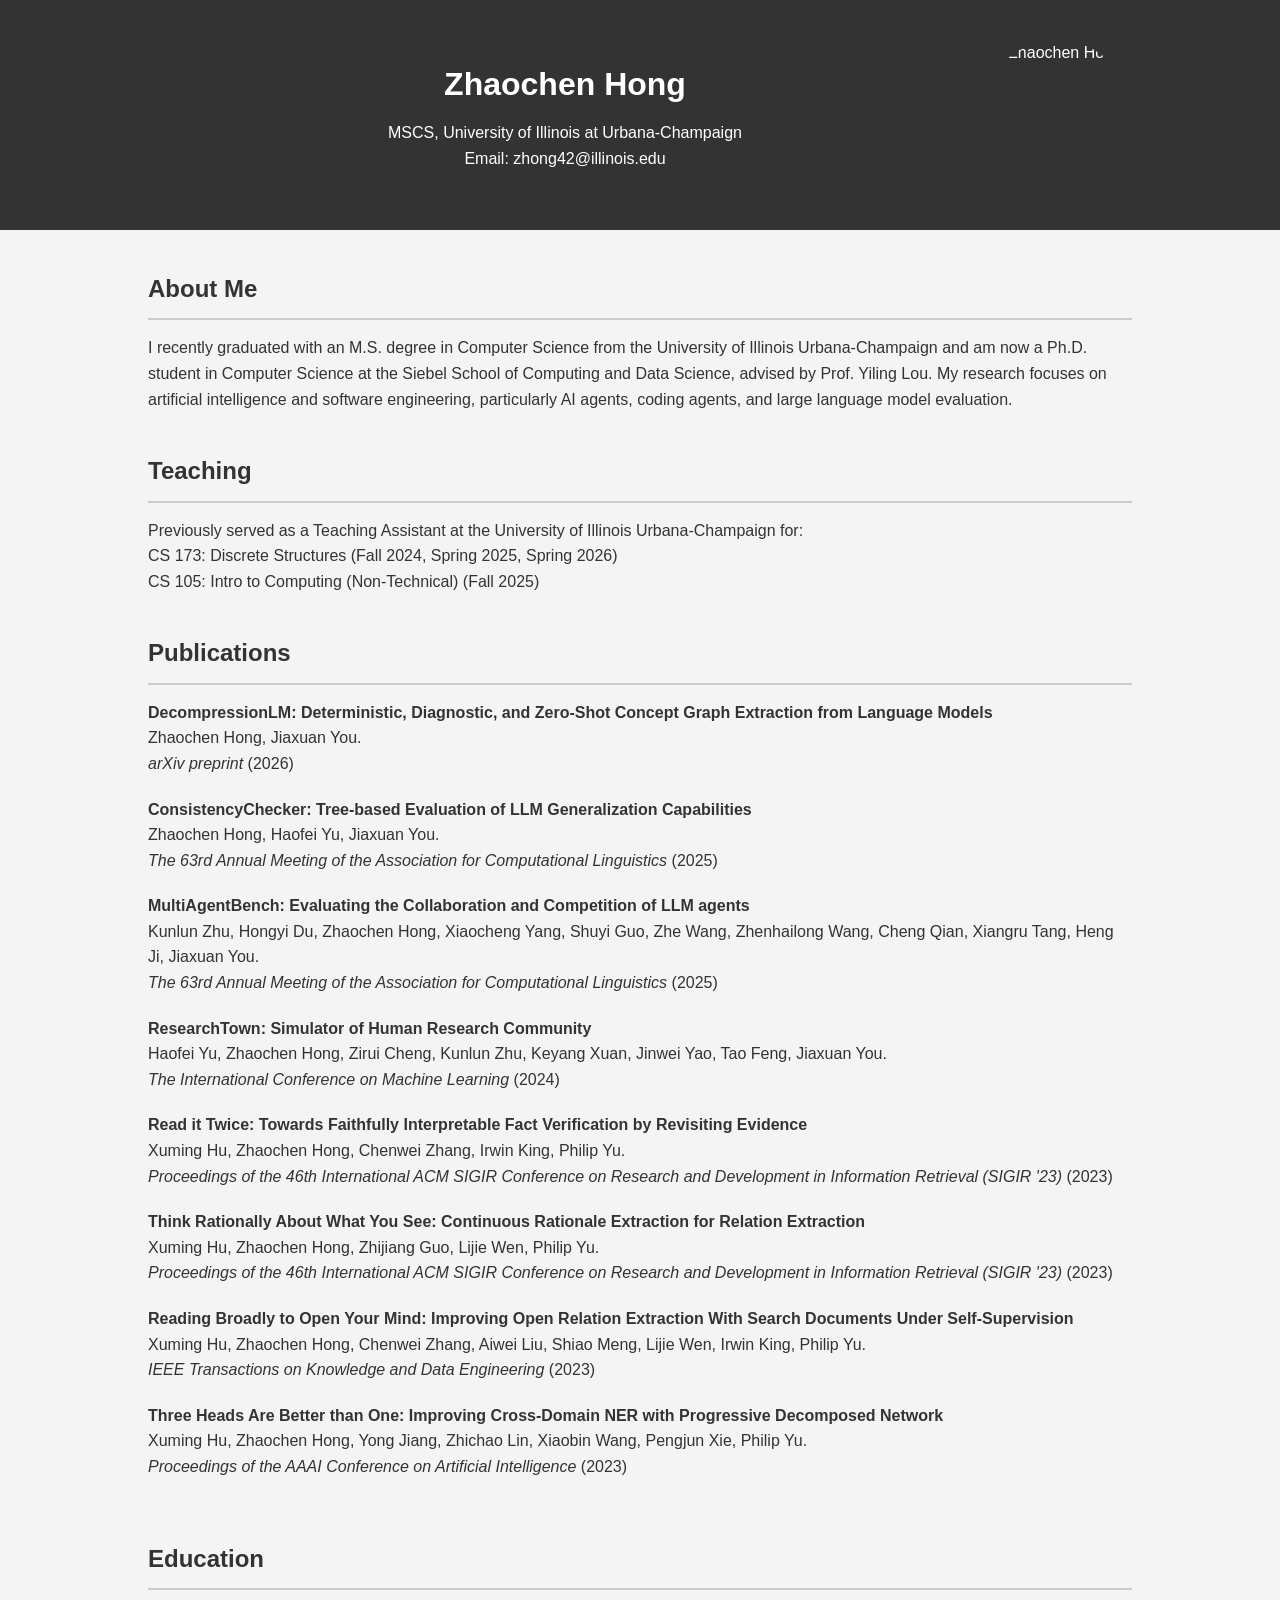
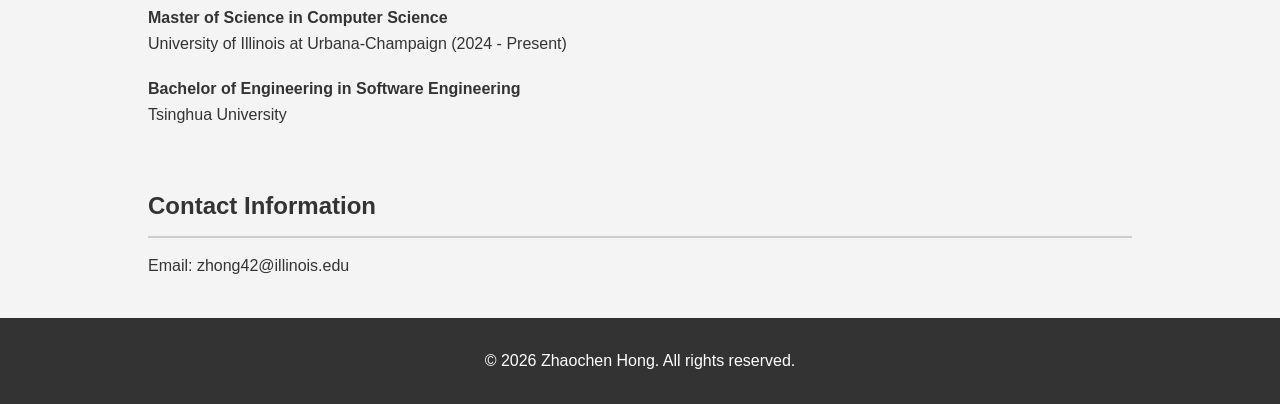
==== index.html @ 30d8c1b4 "Revise CV content and update academic details Updated the CV to reflect current academic status and " ====
<!DOCTYPE html>
<html lang="en">
<head>
    <meta charset="UTF-8">
    <meta name="viewport" content="width=device-width, initial-scale=1.0">
    <title>Zhaochen Hong - CV</title>
    <link rel="stylesheet" href="styles.css">
</head>
<body>
    <header>
        <div class="container">
            <div class="header-content" style="display: flex; align-items: center;">
                <div style="flex: 1;">
                    <h1>Zhaochen Hong</h1>
                    <p>MSCS, University of Illinois at Urbana-Champaign</p>
                    <p>Email: <a href="mailto:zhong42@illinois.edu" style="color:#ffffff">zhong42@illinois.edu</a></p>
                </div>
                <img src="https://avatars.githubusercontent.com/u/73690408?v=4" alt="Zhaochen Hong" class="avatar" style="width: 150px; height: 150px;">
            </div>        
        </div>
    </header>

    <main>
        <section id="about">
            <div class="container">
                <h2>About Me</h2>
                <p>I recently graduated with an M.S. degree in Computer Science from the University of Illinois Urbana-Champaign and am now a Ph.D. student in Computer Science at the Siebel School of Computing and Data Science, advised by Prof. Yiling Lou. My research focuses on artificial intelligence and software engineering, particularly AI agents, coding agents, and large language model evaluation.</p>
            </div>
        </section>
        
        <section id="teaching">
            <div class="container">
                <h2>Teaching</h2>
                <p>Previously served as a Teaching Assistant at the University of Illinois Urbana-Champaign for:</p>
                <p>CS 173: Discrete Structures (Fall 2024, Spring 2025, Spring 2026)</p>
                <p>CS 105: Intro to Computing (Non-Technical) (Fall 2025)</p>
            </div>
        </section>

        <section id="publications">
            <div class="container">
                <h2>Publications</h2>
                <ul>
                    <li>
                        <strong><a href="https://arxiv.org/abs/2602.00377" target="_blank">DecompressionLM: Deterministic, Diagnostic, and Zero-Shot Concept Graph Extraction from Language Models</a></strong><br>
                        Zhaochen Hong, Jiaxuan You.<br>
                        <em>arXiv preprint</em> (2026)
                    </li>
                    <li>
                        <strong><a href="https://arxiv.org/abs/2506.12376" target="_blank">ConsistencyChecker: Tree-based Evaluation of LLM Generalization Capabilities</a></strong><br>
                        Zhaochen Hong, Haofei Yu, Jiaxuan You.<br>
                        <em>The 63rd Annual Meeting of the Association for Computational Linguistics</em> (2025)
                    </li>
                    <li>
                        <strong><a href="https://openreview.net/pdf?id=1QHZt6Z7VI" target="_blank">MultiAgentBench: Evaluating the Collaboration and Competition of LLM agents</a></strong><br>
                        Kunlun Zhu, Hongyi Du, Zhaochen Hong, Xiaocheng Yang, Shuyi Guo, Zhe Wang, Zhenhailong Wang, Cheng Qian, Xiangru Tang, Heng Ji, Jiaxuan You.<br>
                        <em>The 63rd Annual Meeting of the Association for Computational Linguistics</em> (2025)
                    </li>
                    <li>
                        <strong><a href="https://arxiv.org/abs/2412.17767" target="_blank">ResearchTown: Simulator of Human Research Community</a></strong><br>
                        Haofei Yu, Zhaochen Hong, Zirui Cheng, Kunlun Zhu, Keyang Xuan, Jinwei Yao, Tao Feng, Jiaxuan You.<br>
                        <em>The International Conference on Machine Learning</em> (2024)
                    </li>
                    <li>
                        <strong><a href="https://dl.acm.org/doi/abs/10.1145/3539618.3592049" target="_blank">Read it Twice: Towards Faithfully Interpretable Fact Verification by Revisiting Evidence</a></strong><br>
                        Xuming Hu, Zhaochen Hong, Chenwei Zhang, Irwin King, Philip Yu.<br>
                        <em>Proceedings of the 46th International ACM SIGIR Conference on Research and Development in Information Retrieval (SIGIR '23)</em> (2023)
                    </li>
                    <li>
                        <strong><a href="https://dl.acm.org/doi/abs/10.1145/3539618.3592072" target="_blank">Think Rationally About What You See: Continuous Rationale Extraction for Relation Extraction</a></strong><br>
                        Xuming Hu, Zhaochen Hong, Zhijiang Guo, Lijie Wen, Philip Yu.<br>
                        <em>Proceedings of the 46th International ACM SIGIR Conference on Research and Development in Information Retrieval (SIGIR '23)</em> (2023)
                    </li>
                    <li>
                        <strong><a href="https://ieeexplore.ieee.org/abstract/document/10255305" target="_blank">Reading Broadly to Open Your Mind: Improving Open Relation Extraction With Search Documents Under Self-Supervision</a></strong><br>
                        Xuming Hu, Zhaochen Hong, Chenwei Zhang, Aiwei Liu, Shiao Meng, Lijie Wen, Irwin King, Philip Yu.<br>
                        <em>IEEE Transactions on Knowledge and Data Engineering</em> (2023)
                    </li>
                    <li>
                        <strong><a href="https://ojs.aaai.org/index.php/AAAI/article/view/29785" target="_blank">Three Heads Are Better than One: Improving Cross-Domain NER with Progressive Decomposed Network</a></strong><br>
                        Xuming Hu, Zhaochen Hong, Yong Jiang, Zhichao Lin, Xiaobin Wang, Pengjun Xie, Philip Yu.<br>
                        <em>Proceedings of the AAAI Conference on Artificial Intelligence</em> (2023)
                    </li>
                </ul>
            </div>
        </section>

        <section id="education">
            <div class="container">
                <h2>Education</h2>
                <ul>
                    <li>
                        <strong>Master of Science in Computer Science</strong><br>
                        University of Illinois at Urbana-Champaign (2024 - Present)
                    </li>
                    <li>
                        <strong>Bachelor of Engineering in Software Engineering</strong><br>
                        Tsinghua University
                    </li>
                </ul>
            </div>
        </section>

        <section id="contact">
            <div class="container">
                <h2>Contact Information</h2>
                <p>Email: <a href="mailto:zhong42@illinois.edu">zhong42@illinois.edu</a></p>
            </div>
        </section>
    </main>

    <footer>
        <div class="container">
            <p>&copy; 2026 Zhaochen Hong. All rights reserved.</p>
        </div>
    </footer>
</body>
</html>

<!--
artist: https://wjluzhin-1.livejournal.com/57705.html
.________________________________________________________________.
| ______________  ____      ____  ______________  ____      ____ |
| 88888888888888  8888      8888  88888888888888  8888      8888 |
| 88888888888888  8888      8888  88888888888888  8888      8888 |
|           ____  8888      8888  8888      8888  8888      8888 |
|           8888  888F      8888  888F      8888  888F      8888 |
|        _,d888F  88P    _,d888F  88P    _,d888F  88P    _,d888F_!
| 888888888888P   P' d88888888P   P' d88888888P   P' d8888P^'     "",
| 888888888P^'     .d888888P^'     .d888888P^'     .d888P'           Y^\_
|      ____   ____              __   ____              /      ,'     | | \
|   .d88888   8888          .od888   8888             /     ,/ ,/ ,  |    \
|  d8888888   8888        .d888888   8888           ,'  _ ,'/,'/-'|       |
| J888P'      8888        8888P'     8888        _,'   / / /;,,_  | | ,   |
| 8888_____   8888       J888F       8888       __,'   L/  . (*)` |||^|\  |
| 888888888   8888       8888        8888      __,-'   |    `==='/// ,, |||
| 888888888   8888       4888L       8888      __,-'   |            (*) |||
| 8888        4888b.___   8888b.__   4888b.___ __,-' _/          r,  "",|||
| 8888         Y8888888   `Y88Y888    Y8888888  __,r'/  \             /|| |
| 8888          `^Y8888     `^Y888     `^Y8888____/,'    \    --,   ,'  |
|___________________________________________,'   |/       `.      ,T
                                          ,' .--, \       / `._,r|||
                                         / ,'    `.\     /\  |  \_ '   =W.L.=
                                         >'        \`.  ( / /  ,' "-,
                                        /          J  \  /,' ,'      `\
                                       /            \.o\/' ,'          L_
       .-,    .-,                     /   \          \`.o,'             /
      ( n )  ( n )                   |     `.\        \_y======,_       `-,_
  _..-=^"<_   \H/__                  |    _.-"\         """"""---""----...._\__
 /  /      `"=="=='\                 /         \                            `\ `,
|  |  _  _          \_              |          /\              __,--'        /   `,
\  \_/ \ \`-._____,-'L""--,,__      |         ///`._    __,--""     ____    /-,   |
 `-=|  |  `._        I     :  """=r=!,,___    LLLL/ "7"7""""""""""""--._""""  |JJJJ
    /  /     '--.____F     :      :     : """i--,,,__\ \       __       "-.___////
   /  /    _______  J--,,,,___    '     :    :   :   :"":--...| _"T_r-,    \ (/^^
  (  (__.-<    ||_\/""""""------======zzzzz,,,,,_____'  '  ' '|| || L |=r-.|
   """  \_/    \/                   |               """""T~r==||_||_L |_L  \
                                    \    / /             | |  |.  | L_| L__J
                                     |  / /              | |  |   `--.____ |
                                     /      _,,,,,_______/ /  |.   . oo o ||
                                    /    ,-'_.---/  ,-----'   \_,,,,_  o8 //
                                    |   / ,'    |  f             ____`-._//
                                     \_/ /      \_ t      __,--""    """""====,,,__
                                       \/         """===="



    .__________________________________________________________________.
    |                                                                  |
    |  ______________  ____      ____  ______________  ____      ____  |
    |  88888888888888  8888      8888  88888888888888  8888      8888  |
    |  88888888888888  8888      8888  88888888888888  8888      8888  |
    |            ____  8888      8888  8888      8888  8888      8888  |
    |            8888  888F      8888  888F      8888  888F      8888  |
    |         _,d888F  88P    _,d888F  88P    _,d888F  88P    _,d888F  |
  _____888888888888P   P' d88888888P   P' d88888888P   P' d88888888P   |
,'     """Y88888P^'     .d888888P^'     .d888888P^'     .d88888P^'     |
           Y^\_                                                        |
    ,'     | | \_____________________________________________________  |
  ,/ ,/ ,  |    \    ____   ____              __   ____                |
,'/,'/,'|       | .d88888   8888          .od888   8888                |
 /' /'  | | ,   |J8888888   8888        .d888888   8888                |
   ___  |||^|\  |888P'      8888        8888P'     8888                |
 ==   `/// ,, |||888_____   8888       J888F       8888                |
          (*) |||88888888   8888       8888        8888                |
       r,  "",|||88888888   8888       4888L       8888                |
            /|| |888        4888b.___   8888b.__   4888b.___           |
    `-,   ,'  | 8888         Y8888888   `Y88Y888    Y8888888   =W.L.=  |
`.      ,T      8888          `^Y8888     `^Y888     `^Y8888           |
/ `._,r|||_____________________________________________________________|




             ______                                          ______
           ,'      "",                                     ,'      "",
         ,'           Y^\_                               ,'           Y^\_
        /      ,'     | | \                             /      ,'     | | \
       /     ,/ ,/ ,  |    \                           /     ,/ ,/ ,  |    \
     ,'  _ ,'/,'/-'|       |                         ,'  _ ,'/,'/-'|       |
  _,'   / / /;,,_  | | ,   |                      _,'   / / /;,,_  | | ,   |
 __,'   L/    (*)` |||^|\  |                     __,'   L/  . (*)` |||^|\  |
__,-'   |    `==='/// ,, |||                    __,-'   |    `==='/// ,, |||
__,-'   |            (*) |||                    __,-'   |            (*) |||
 _,-' _/          r,  "",|||                     _,-' _/          r,  "",|||
  _,-'/  \      _      /|| |                      _,-'/  \     .-,     /|| |
    ,'    \    (_)   ,'  |           ______         ,'    \   |   |  ,'  |
   /       `.      ,T              ,'      "",     /       `.  `-' ,T
   \       / `._,r|||            ,'           Y^\_ \       / `._,r|||
    \     /\        '           /      ,'     | | \ \     /\        '
     `.  ( /                   /     ,/ ,/ ,  |    \ `.  ( /
       \  /                  ,'  _ ,'/,'/,'|       |   \  /
        \/                _,'   / / /' /'  | | ,   |    \/
                         __,'   L/   ___   |||^|\  |
                        __,-'   |     """ ///  ' |||
                        __,-'   |            ___ |||   ,
                         _,-' _/          r,  "",|||   |\
                          _,-'/  \             /|| |  _|
             ______         ,'    \      o   ,'  |,  (_/     ______
           ,'      "",     /       `.      ,T     |\       ,'      "",
         ,'           Y^\_ \       / `._,r|||    _|      ,'           Y^\_
        /      ,'     | | \ \     /\        '   (_/     /      ,'     | | \
       /     ,/ ,/ ,  |    \ `.  ( /                   /     ,/ ,/ ,  |    \
     ,'  _ ,'/,'/,'|       |   \  /                  ,'  _ ,'/,'/-'|       |
  _,'   / / /' /'  | | ,   |    \/                _,'   / / /;,,_  | | ,   |
 __,'   L/    ___  |||^|\  |                     __,'   L/  . (@)` |||^|\  |
__,-'   |   ==   `/// ,, |||                    __,-'   |    `==='/// ,, |||
__,-'   |            (*) |||                    __,-'   |            (@) |||
 _,-' _/          r,  "",|||                     _,-' _/     /\   r,  "",|||
  _,-'/  \             /|| |                      _,-'/  \   \ \       /|| |
    ,'    \    `-,   ,'  |                          ,'    \   `.>    ,'  |
   /       `.      ,T                              /       `.      ,T
   \       / `._,r|||                              \       / `._,r|||
    \     /\        '                               \     /\        '
     `.  ( /                                         `.  ( /
       \  /                                            \  /   =W.L.=
        \/                                              \/
-->
---- styles.css ----
* {
    margin: 0;
    padding: 0;
    box-sizing: border-box;
}

body {
    font-family: 'Arial', sans-serif;
    line-height: 1.6;
    background-color: #f4f4f4;
    color: #333;
}

.container {
    width: 80%;
    margin: auto;
    overflow: hidden;
    padding: 20px;
}

header {
    background: #333;
    color: #fff;
    padding: 20px 0;
    text-align: center;
}

header h1 {
    margin-bottom: 10px;
}

a {
    color: #333;
    text-decoration: none;
}

main {
    margin: 20px 0;
}

h2 {
    margin-bottom: 15px;
    color: #333;
    border-bottom: 2px solid #ccc;
    padding-bottom: 10px;
}

ul {
    list-style: none;
    padding-left: 0;
}

ul li {
    margin-bottom: 20px;
}

footer {
    background: #333;
    color: #fff;
    text-align: center;
    padding: 10px 0;
    width: 100%;
    bottom: 0;
    position: relative;
}

@media (max-width: 768px) {
    .container {
        width: 95%;
    }
}

.avatar {
    width: 100px; /* Adjust size as needed */
    height: 100px; /* Adjust size as needed */
    border-radius: 50%; /* Makes the image round */
    object-fit: cover; /* Ensures the image covers the area properly */
}
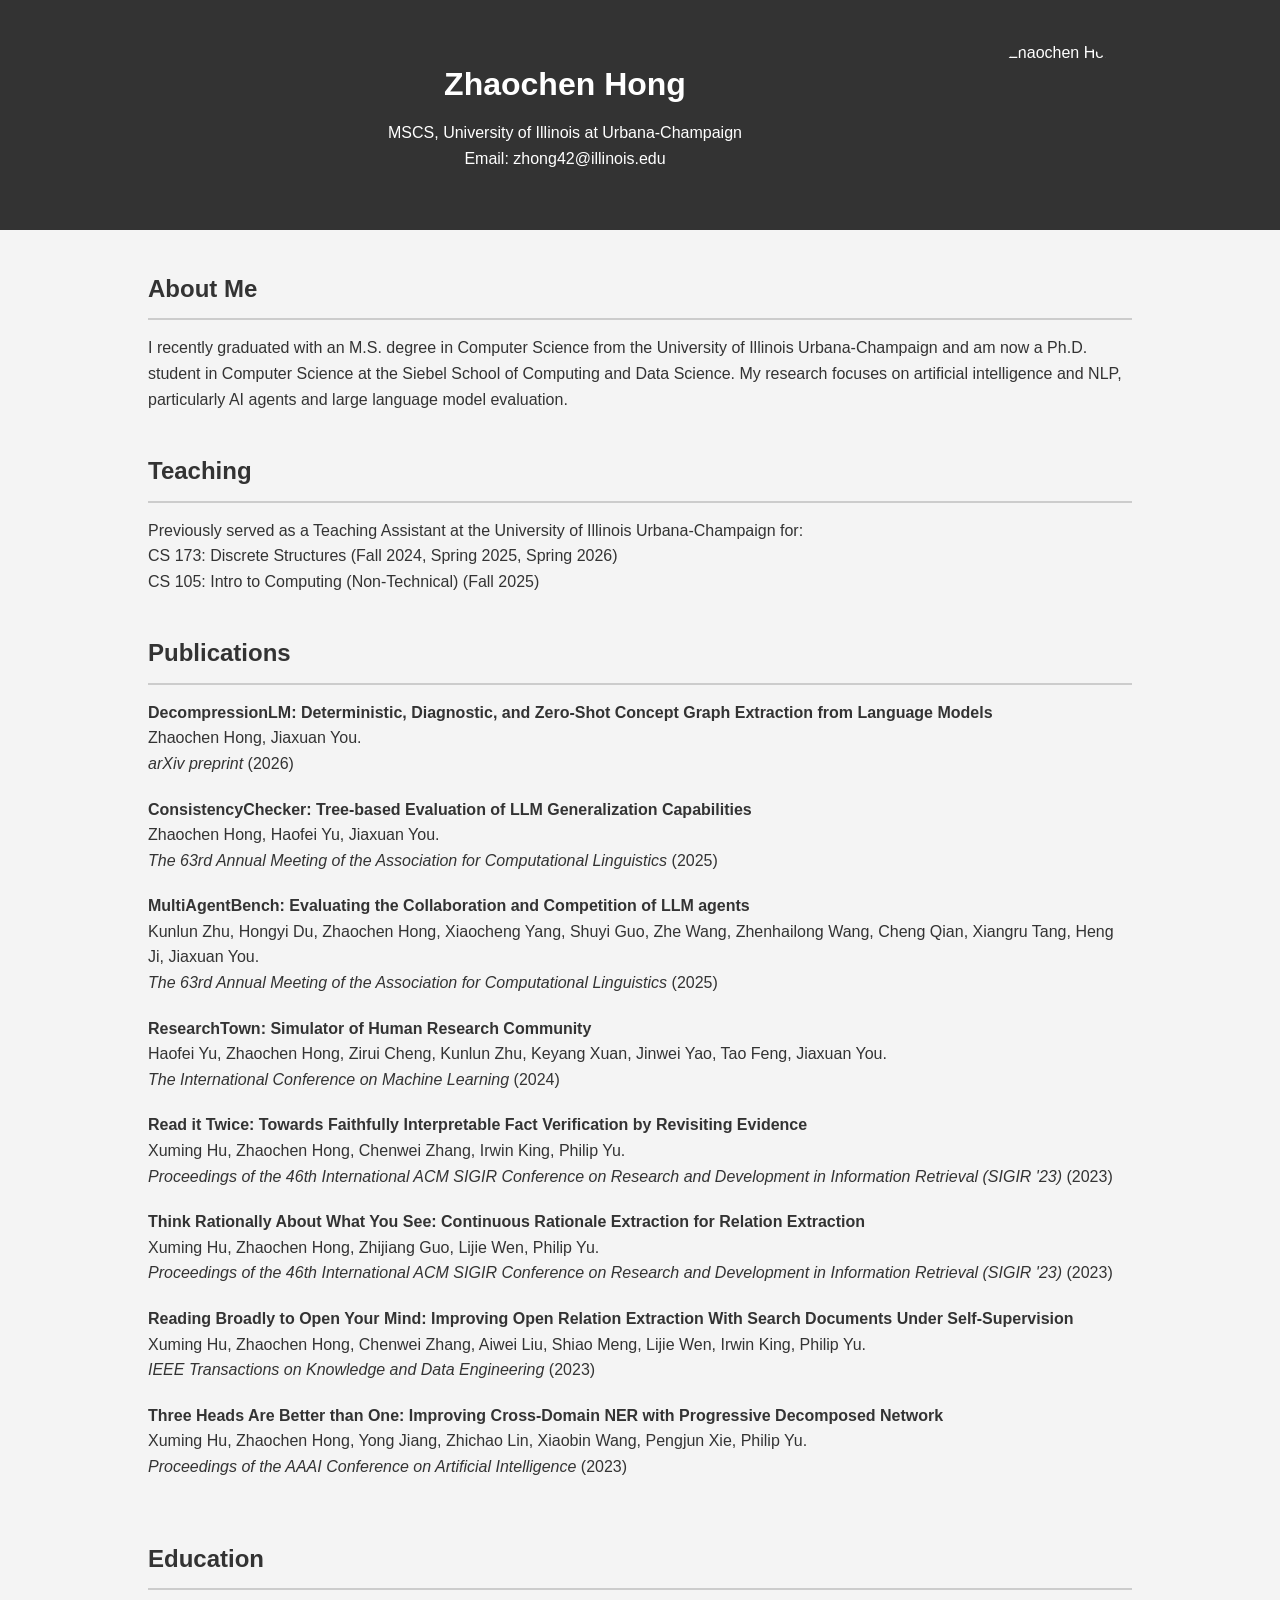
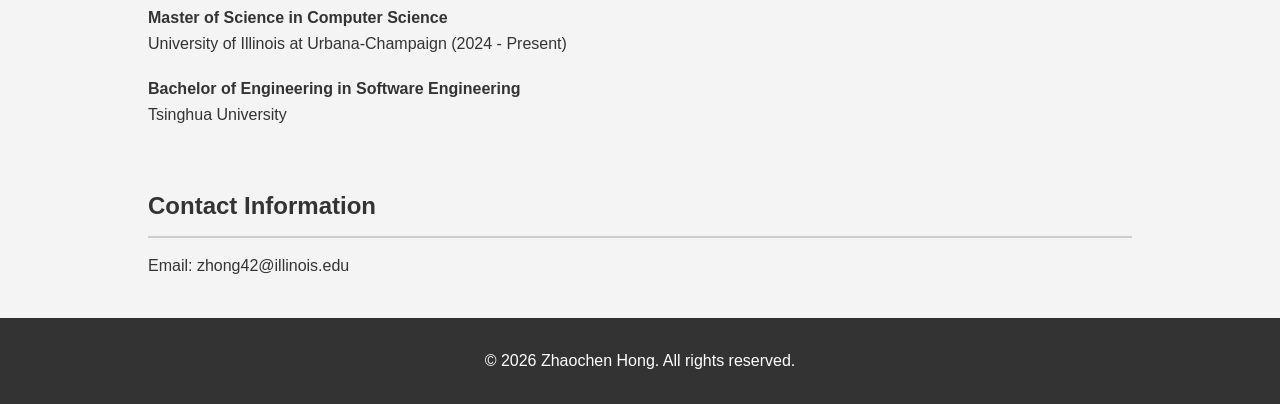
==== commit 036b9e99: "Update index.html" ====
--- a/index.html
+++ b/index.html
@@ -24,7 +24,7 @@
         <section id="about">
             <div class="container">
                 <h2>About Me</h2>
-                <p>I recently graduated with an M.S. degree in Computer Science from the University of Illinois Urbana-Champaign and am now a Ph.D. student in Computer Science at the Siebel School of Computing and Data Science, advised by Prof. Yiling Lou. My research focuses on artificial intelligence and software engineering, particularly AI agents, coding agents, and large language model evaluation.</p>
+                <p>I recently graduated with an M.S. degree in Computer Science from the University of Illinois Urbana-Champaign and am now a Ph.D. student in Computer Science at the Siebel School of Computing and Data Science. My research focuses on artificial intelligence and NLP, particularly AI agents and large language model evaluation.</p>
             </div>
         </section>
         
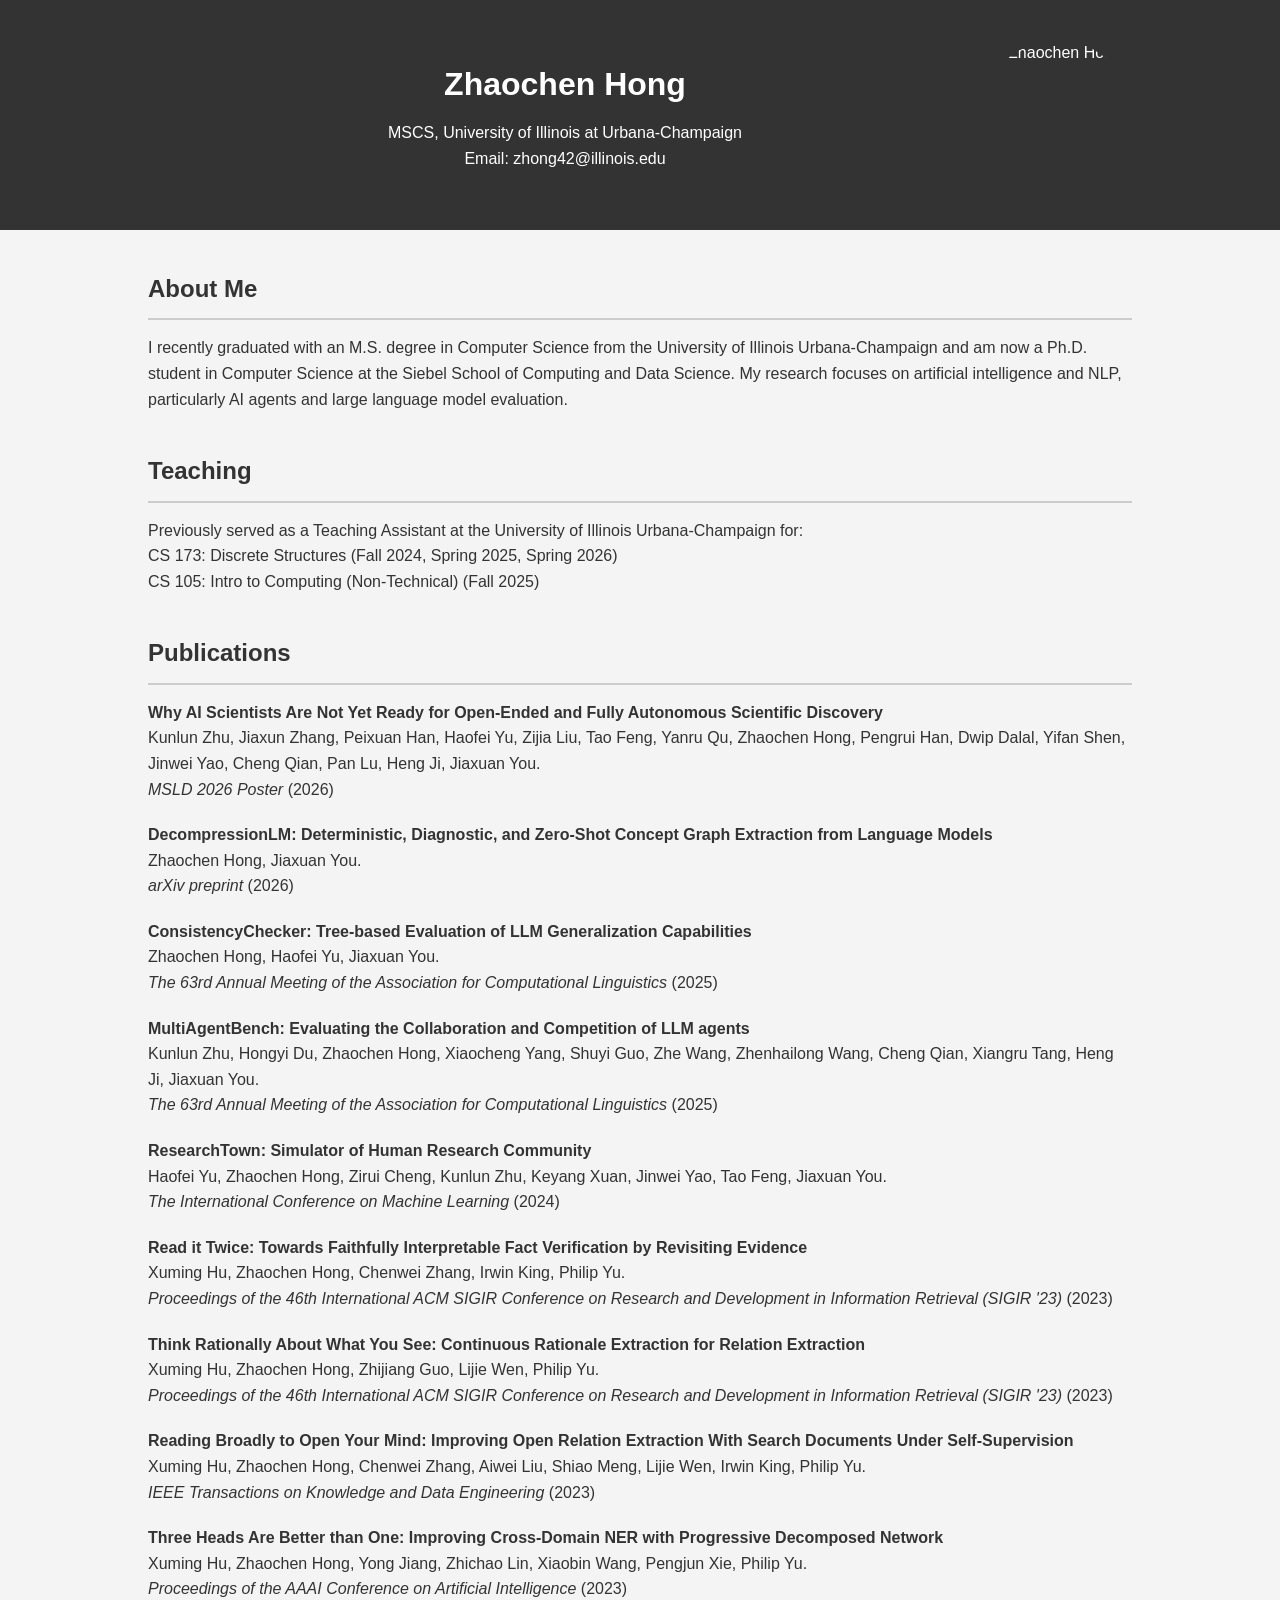
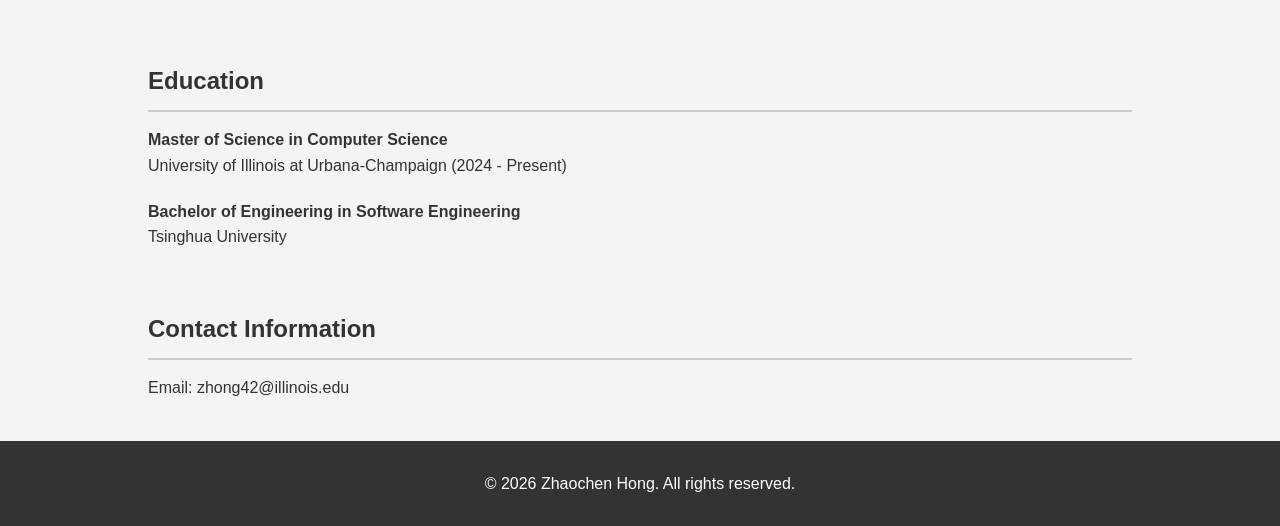
==== commit ee2ef6e6: "Update index.html" ====
--- a/index.html
+++ b/index.html
@@ -41,6 +41,11 @@
             <div class="container">
                 <h2>Publications</h2>
                 <ul>
+                    <li>
+                        <strong><a href="https://openreview.net/forum?id=8Esf3Ttmxl" target="_blank">Why AI Scientists Are Not Yet Ready for Open-Ended and Fully Autonomous Scientific Discovery</a></strong><br>
+                        Kunlun Zhu, Jiaxun Zhang, Peixuan Han, Haofei Yu, Zijia Liu, Tao Feng, Yanru Qu, Zhaochen Hong, Pengrui Han, Dwip Dalal, Yifan Shen, Jinwei Yao, Cheng Qian, Pan Lu, Heng Ji, Jiaxuan You.<br>
+                        <em>MSLD 2026 Poster</em> (2026)
+                    </li>
                     <li>
                         <strong><a href="https://arxiv.org/abs/2602.00377" target="_blank">DecompressionLM: Deterministic, Diagnostic, and Zero-Shot Concept Graph Extraction from Language Models</a></strong><br>
                         Zhaochen Hong, Jiaxuan You.<br>
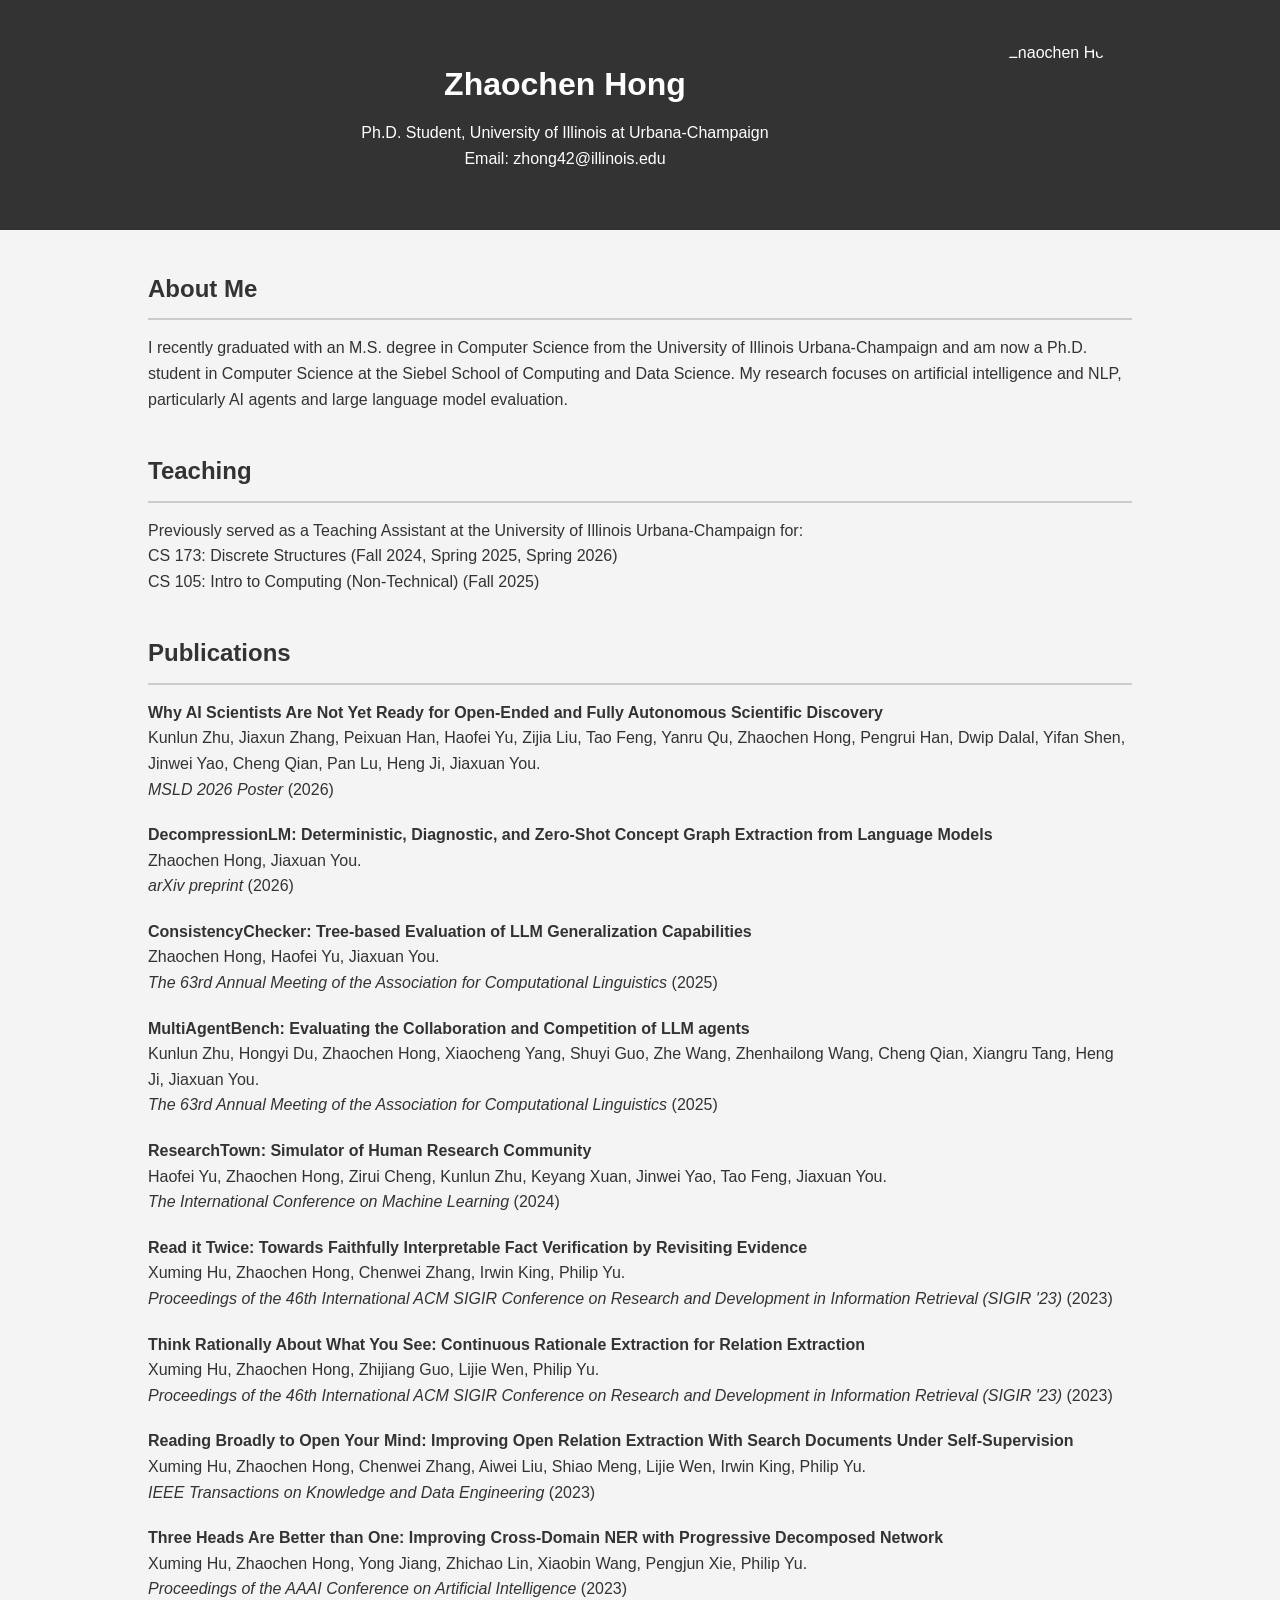
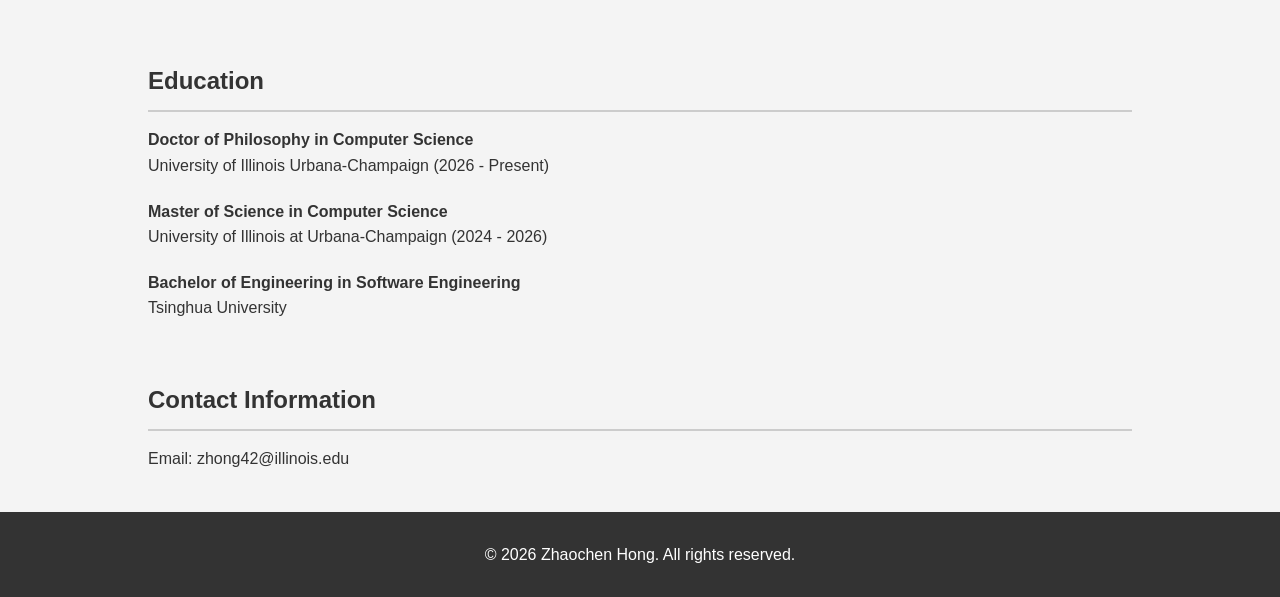
==== commit b683c158: "Update index.html" ====
--- a/index.html
+++ b/index.html
@@ -12,7 +12,7 @@
             <div class="header-content" style="display: flex; align-items: center;">
                 <div style="flex: 1;">
                     <h1>Zhaochen Hong</h1>
-                    <p>MSCS, University of Illinois at Urbana-Champaign</p>
+                    <p>Ph.D. Student, University of Illinois at Urbana-Champaign</p>
                     <p>Email: <a href="mailto:zhong42@illinois.edu" style="color:#ffffff">zhong42@illinois.edu</a></p>
                 </div>
                 <img src="https://avatars.githubusercontent.com/u/73690408?v=4" alt="Zhaochen Hong" class="avatar" style="width: 150px; height: 150px;">
@@ -95,8 +95,12 @@
                 <h2>Education</h2>
                 <ul>
                     <li>
+                        <strong>Doctor of Philosophy in Computer Science</strong><br>
+                        University of Illinois Urbana-Champaign (2026 - Present)
+                    </li>
+                    <li>
                         <strong>Master of Science in Computer Science</strong><br>
-                        University of Illinois at Urbana-Champaign (2024 - Present)
+                        University of Illinois at Urbana-Champaign (2024 - 2026)
                     </li>
                     <li>
                         <strong>Bachelor of Engineering in Software Engineering</strong><br>
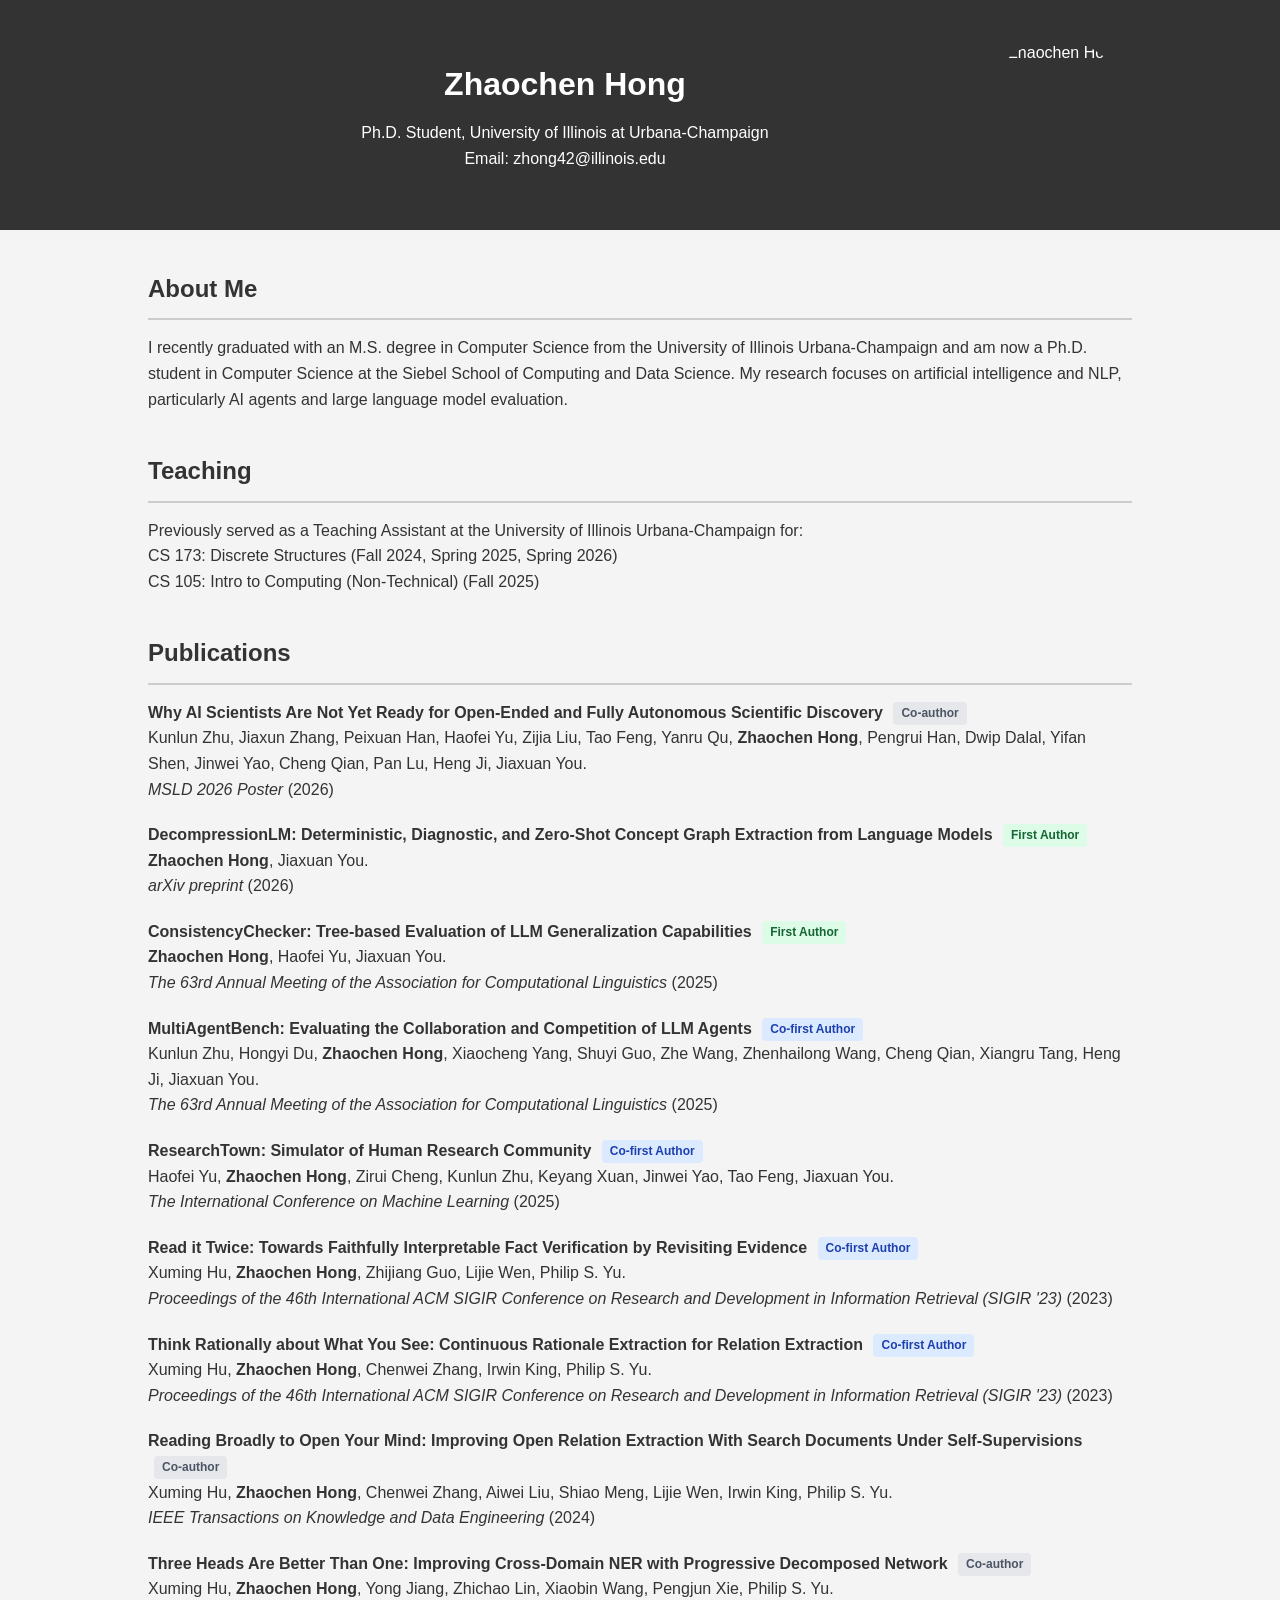
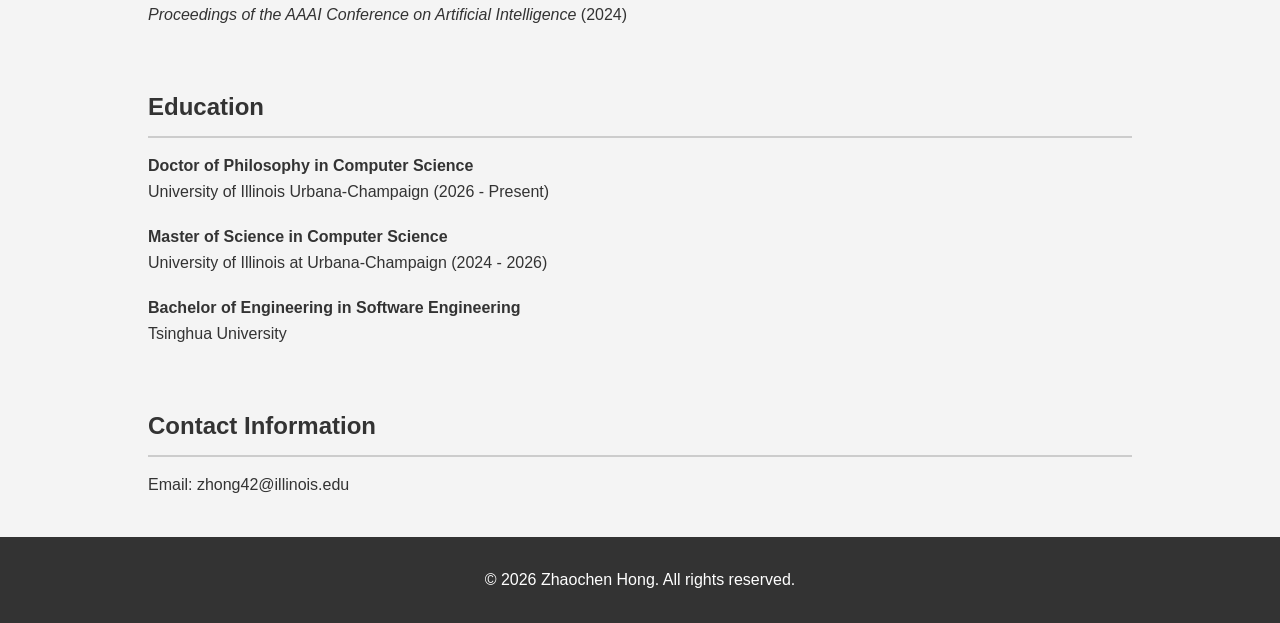
==== commit b3844d56: "Update index.html" ====
--- a/index.html
+++ b/index.html
@@ -36,55 +36,64 @@
                 <p>CS 105: Intro to Computing (Non-Technical) (Fall 2025)</p>
             </div>
         </section>
-
+        
         <section id="publications">
             <div class="container">
                 <h2>Publications</h2>
                 <ul>
                     <li>
-                        <strong><a href="https://openreview.net/forum?id=8Esf3Ttmxl" target="_blank">Why AI Scientists Are Not Yet Ready for Open-Ended and Fully Autonomous Scientific Discovery</a></strong><br>
-                        Kunlun Zhu, Jiaxun Zhang, Peixuan Han, Haofei Yu, Zijia Liu, Tao Feng, Yanru Qu, Zhaochen Hong, Pengrui Han, Dwip Dalal, Yifan Shen, Jinwei Yao, Cheng Qian, Pan Lu, Heng Ji, Jiaxuan You.<br>
+                        <strong><a href="https://openreview.net/forum?id=8Esf3Ttmxl" target="_blank">Why AI Scientists Are Not Yet Ready for Open-Ended and Fully Autonomous Scientific Discovery</a></strong>
+                        <span class="author-tag co-author">Co-author</span><br>
+                        Kunlun Zhu, Jiaxun Zhang, Peixuan Han, Haofei Yu, Zijia Liu, Tao Feng, Yanru Qu, <strong>Zhaochen Hong</strong>, Pengrui Han, Dwip Dalal, Yifan Shen, Jinwei Yao, Cheng Qian, Pan Lu, Heng Ji, Jiaxuan You.<br>
                         <em>MSLD 2026 Poster</em> (2026)
                     </li>
                     <li>
-                        <strong><a href="https://arxiv.org/abs/2602.00377" target="_blank">DecompressionLM: Deterministic, Diagnostic, and Zero-Shot Concept Graph Extraction from Language Models</a></strong><br>
-                        Zhaochen Hong, Jiaxuan You.<br>
+                        <strong><a href="https://arxiv.org/abs/2602.00377" target="_blank">DecompressionLM: Deterministic, Diagnostic, and Zero-Shot Concept Graph Extraction from Language Models</a></strong>
+                        <span class="author-tag first-author">First Author</span><br>
+                        <strong>Zhaochen Hong</strong>, Jiaxuan You.<br>
                         <em>arXiv preprint</em> (2026)
                     </li>
                     <li>
-                        <strong><a href="https://arxiv.org/abs/2506.12376" target="_blank">ConsistencyChecker: Tree-based Evaluation of LLM Generalization Capabilities</a></strong><br>
-                        Zhaochen Hong, Haofei Yu, Jiaxuan You.<br>
+                        <strong><a href="https://arxiv.org/abs/2506.12376" target="_blank">ConsistencyChecker: Tree-based Evaluation of LLM Generalization Capabilities</a></strong>
+                        <span class="author-tag first-author">First Author</span><br>
+                        <strong>Zhaochen Hong</strong>, Haofei Yu, Jiaxuan You.<br>
                         <em>The 63rd Annual Meeting of the Association for Computational Linguistics</em> (2025)
                     </li>
                     <li>
-                        <strong><a href="https://openreview.net/pdf?id=1QHZt6Z7VI" target="_blank">MultiAgentBench: Evaluating the Collaboration and Competition of LLM agents</a></strong><br>
-                        Kunlun Zhu, Hongyi Du, Zhaochen Hong, Xiaocheng Yang, Shuyi Guo, Zhe Wang, Zhenhailong Wang, Cheng Qian, Xiangru Tang, Heng Ji, Jiaxuan You.<br>
+                        <strong><a href="https://aclanthology.org/2025.acl-long.421/" target="_blank">MultiAgentBench: Evaluating the Collaboration and Competition of LLM Agents</a></strong>
+                        <span class="author-tag co-first-author">Co-first Author</span><br>
+                        Kunlun Zhu, Hongyi Du, <strong>Zhaochen Hong</strong>, Xiaocheng Yang, Shuyi Guo, Zhe Wang, Zhenhailong Wang, Cheng Qian, Xiangru Tang, Heng Ji, Jiaxuan You.<br>
                         <em>The 63rd Annual Meeting of the Association for Computational Linguistics</em> (2025)
                     </li>
                     <li>
-                        <strong><a href="https://arxiv.org/abs/2412.17767" target="_blank">ResearchTown: Simulator of Human Research Community</a></strong><br>
-                        Haofei Yu, Zhaochen Hong, Zirui Cheng, Kunlun Zhu, Keyang Xuan, Jinwei Yao, Tao Feng, Jiaxuan You.<br>
-                        <em>The International Conference on Machine Learning</em> (2024)
-                    </li>
-                    <li>
-                        <strong><a href="https://dl.acm.org/doi/abs/10.1145/3539618.3592049" target="_blank">Read it Twice: Towards Faithfully Interpretable Fact Verification by Revisiting Evidence</a></strong><br>
-                        Xuming Hu, Zhaochen Hong, Chenwei Zhang, Irwin King, Philip Yu.<br>
+                        <strong><a href="https://arxiv.org/abs/2412.17767" target="_blank">ResearchTown: Simulator of Human Research Community</a></strong>
+                        <span class="author-tag co-first-author">Co-first Author</span><br>
+                        Haofei Yu, <strong>Zhaochen Hong</strong>, Zirui Cheng, Kunlun Zhu, Keyang Xuan, Jinwei Yao, Tao Feng, Jiaxuan You.<br>
+                        <em>The International Conference on Machine Learning</em> (2025)
+                    </li>
+                    <li>
+                        <strong><a href="https://dl.acm.org/doi/abs/10.1145/3539618.3592049" target="_blank">Read it Twice: Towards Faithfully Interpretable Fact Verification by Revisiting Evidence</a></strong>
+                        <span class="author-tag co-first-author">Co-first Author</span><br>
+                        Xuming Hu, <strong>Zhaochen Hong</strong>, Zhijiang Guo, Lijie Wen, Philip S. Yu.<br>
                         <em>Proceedings of the 46th International ACM SIGIR Conference on Research and Development in Information Retrieval (SIGIR '23)</em> (2023)
                     </li>
                     <li>
-                        <strong><a href="https://dl.acm.org/doi/abs/10.1145/3539618.3592072" target="_blank">Think Rationally About What You See: Continuous Rationale Extraction for Relation Extraction</a></strong><br>
-                        Xuming Hu, Zhaochen Hong, Zhijiang Guo, Lijie Wen, Philip Yu.<br>
+                        <strong><a href="https://dl.acm.org/doi/abs/10.1145/3539618.3592072" target="_blank">Think Rationally about What You See: Continuous Rationale Extraction for Relation Extraction</a></strong>
+                        <span class="author-tag co-first-author">Co-first Author</span><br>
+                        Xuming Hu, <strong>Zhaochen Hong</strong>, Chenwei Zhang, Irwin King, Philip S. Yu.<br>
                         <em>Proceedings of the 46th International ACM SIGIR Conference on Research and Development in Information Retrieval (SIGIR '23)</em> (2023)
                     </li>
                     <li>
-                        <strong><a href="https://ieeexplore.ieee.org/abstract/document/10255305" target="_blank">Reading Broadly to Open Your Mind: Improving Open Relation Extraction With Search Documents Under Self-Supervision</a></strong><br>
-                        Xuming Hu, Zhaochen Hong, Chenwei Zhang, Aiwei Liu, Shiao Meng, Lijie Wen, Irwin King, Philip Yu.<br>
-                        <em>IEEE Transactions on Knowledge and Data Engineering</em> (2023)
-                    </li>
-                    <li>
-                        <strong><a href="https://ojs.aaai.org/index.php/AAAI/article/view/29785" target="_blank">Three Heads Are Better than One: Improving Cross-Domain NER with Progressive Decomposed Network</a></strong><br>
-                        Xuming Hu, Zhaochen Hong, Yong Jiang, Zhichao Lin, Xiaobin Wang, Pengjun Xie, Philip Yu.<br>
-                        <em>Proceedings of the AAAI Conference on Artificial Intelligence</em> (2023)
+                        <strong><a href="https://ieeexplore.ieee.org/abstract/document/10255305" target="_blank">Reading Broadly to Open Your Mind: Improving Open Relation Extraction With Search Documents Under Self-Supervisions</a></strong>
+                        <span class="author-tag co-author">Co-author</span><br>
+                        Xuming Hu, <strong>Zhaochen Hong</strong>, Chenwei Zhang, Aiwei Liu, Shiao Meng, Lijie Wen, Irwin King, Philip S. Yu.<br>
+                        <em>IEEE Transactions on Knowledge and Data Engineering</em> (2024)
+                    </li>
+                    <li>
+                        <strong><a href="https://ojs.aaai.org/index.php/AAAI/article/view/29785" target="_blank">Three Heads Are Better Than One: Improving Cross-Domain NER with Progressive Decomposed Network</a></strong>
+                        <span class="author-tag co-author">Co-author</span><br>
+                        Xuming Hu, <strong>Zhaochen Hong</strong>, Yong Jiang, Zhichao Lin, Xiaobin Wang, Pengjun Xie, Philip S. Yu.<br>
+                        <em>Proceedings of the AAAI Conference on Artificial Intelligence</em> (2024)
                     </li>
                 </ul>
             </div>
@@ -127,123 +136,91 @@
 </html>
 
 <!--
-artist: https://wjluzhin-1.livejournal.com/57705.html
-.________________________________________________________________.
-| ______________  ____      ____  ______________  ____      ____ |
-| 88888888888888  8888      8888  88888888888888  8888      8888 |
-| 88888888888888  8888      8888  88888888888888  8888      8888 |
-|           ____  8888      8888  8888      8888  8888      8888 |
-|           8888  888F      8888  888F      8888  888F      8888 |
-|        _,d888F  88P    _,d888F  88P    _,d888F  88P    _,d888F_!
-| 888888888888P   P' d88888888P   P' d88888888P   P' d8888P^'     "",
-| 888888888P^'     .d888888P^'     .d888888P^'     .d888P'           Y^\_
-|      ____   ____              __   ____              /      ,'     | | \
-|   .d88888   8888          .od888   8888             /     ,/ ,/ ,  |    \
-|  d8888888   8888        .d888888   8888           ,'  _ ,'/,'/-'|       |
-| J888P'      8888        8888P'     8888        _,'   / / /;,,_  | | ,   |
-| 8888_____   8888       J888F       8888       __,'   L/  . (*)` |||^|\  |
-| 888888888   8888       8888        8888      __,-'   |    `==='/// ,, |||
-| 888888888   8888       4888L       8888      __,-'   |            (*) |||
-| 8888        4888b.___   8888b.__   4888b.___ __,-' _/          r,  "",|||
-| 8888         Y8888888   `Y88Y888    Y8888888  __,r'/  \             /|| |
-| 8888          `^Y8888     `^Y888     `^Y8888____/,'    \    --,   ,'  |
-|___________________________________________,'   |/       `.      ,T
-                                          ,' .--, \       / `._,r|||
-                                         / ,'    `.\     /\  |  \_ '   =W.L.=
-                                         >'        \`.  ( / /  ,' "-,
-                                        /          J  \  /,' ,'      `\
-                                       /            \.o\/' ,'          L_
-       .-,    .-,                     /   \          \`.o,'             /
-      ( n )  ( n )                   |     `.\        \_y======,_       `-,_
-  _..-=^"<_   \H/__                  |    _.-"\         """"""---""----...._\__
- /  /      `"=="=='\                 /         \                            `\ `,
-|  |  _  _          \_              |          /\              __,--'        /   `,
-\  \_/ \ \`-._____,-'L""--,,__      |         ///`._    __,--""     ____    /-,   |
- `-=|  |  `._        I     :  """=r=!,,___    LLLL/ "7"7""""""""""""--._""""  |JJJJ
-    /  /     '--.____F     :      :     : """i--,,,__\ \       __       "-.___////
-   /  /    _______  J--,,,,___    '     :    :   :   :"":--...| _"T_r-,    \ (/^^
-  (  (__.-<    ||_\/""""""------======zzzzz,,,,,_____'  '  ' '|| || L |=r-.|
-   """  \_/    \/                   |               """""T~r==||_||_L |_L  \
-                                    \    / /             | |  |.  | L_| L__J
-                                     |  / /              | |  |   `--.____ |
-                                     /      _,,,,,_______/ /  |.   . oo o ||
-                                    /    ,-'_.---/  ,-----'   \_,,,,_  o8 //
-                                    |   / ,'    |  f             ____`-._//
-                                     \_/ /      \_ t      __,--""    """""====,,,__
-                                       \/         """===="
-
-
-
-    .__________________________________________________________________.
-    |                                                                  |
-    |  ______________  ____      ____  ______________  ____      ____  |
-    |  88888888888888  8888      8888  88888888888888  8888      8888  |
-    |  88888888888888  8888      8888  88888888888888  8888      8888  |
-    |            ____  8888      8888  8888      8888  8888      8888  |
-    |            8888  888F      8888  888F      8888  888F      8888  |
-    |         _,d888F  88P    _,d888F  88P    _,d888F  88P    _,d888F  |
-  _____888888888888P   P' d88888888P   P' d88888888P   P' d88888888P   |
-,'     """Y88888P^'     .d888888P^'     .d888888P^'     .d88888P^'     |
-           Y^\_                                                        |
-    ,'     | | \_____________________________________________________  |
-  ,/ ,/ ,  |    \    ____   ____              __   ____                |
-,'/,'/,'|       | .d88888   8888          .od888   8888                |
- /' /'  | | ,   |J8888888   8888        .d888888   8888                |
-   ___  |||^|\  |888P'      8888        8888P'     8888                |
- ==   `/// ,, |||888_____   8888       J888F       8888                |
-          (*) |||88888888   8888       8888        8888                |
-       r,  "",|||88888888   8888       4888L       8888                |
-            /|| |888        4888b.___   8888b.__   4888b.___           |
-    `-,   ,'  | 8888         Y8888888   `Y88Y888    Y8888888   =W.L.=  |
-`.      ,T      8888          `^Y8888     `^Y888     `^Y8888           |
-/ `._,r|||_____________________________________________________________|
-
-
-
-
-             ______                                          ______
-           ,'      "",                                     ,'      "",
-         ,'           Y^\_                               ,'           Y^\_
-        /      ,'     | | \                             /      ,'     | | \
-       /     ,/ ,/ ,  |    \                           /     ,/ ,/ ,  |    \
-     ,'  _ ,'/,'/-'|       |                         ,'  _ ,'/,'/-'|       |
-  _,'   / / /;,,_  | | ,   |                      _,'   / / /;,,_  | | ,   |
- __,'   L/    (*)` |||^|\  |                     __,'   L/  . (*)` |||^|\  |
-__,-'   |    `==='/// ,, |||                    __,-'   |    `==='/// ,, |||
-__,-'   |            (*) |||                    __,-'   |            (*) |||
- _,-' _/          r,  "",|||                     _,-' _/          r,  "",|||
-  _,-'/  \      _      /|| |                      _,-'/  \     .-,     /|| |
-    ,'    \    (_)   ,'  |           ______         ,'    \   |   |  ,'  |
-   /       `.      ,T              ,'      "",     /       `.  `-' ,T
-   \       / `._,r|||            ,'           Y^\_ \       / `._,r|||
-    \     /\        '           /      ,'     | | \ \     /\        '
-     `.  ( /                   /     ,/ ,/ ,  |    \ `.  ( /
-       \  /                  ,'  _ ,'/,'/,'|       |   \  /
-        \/                _,'   / / /' /'  | | ,   |    \/
-                         __,'   L/   ___   |||^|\  |
-                        __,-'   |     """ ///  ' |||
-                        __,-'   |            ___ |||   ,
-                         _,-' _/          r,  "",|||   |\
-                          _,-'/  \             /|| |  _|
-             ______         ,'    \      o   ,'  |,  (_/     ______
-           ,'      "",     /       `.      ,T     |\       ,'      "",
-         ,'           Y^\_ \       / `._,r|||    _|      ,'           Y^\_
-        /      ,'     | | \ \     /\        '   (_/     /      ,'     | | \
-       /     ,/ ,/ ,  |    \ `.  ( /                   /     ,/ ,/ ,  |    \
-     ,'  _ ,'/,'/,'|       |   \  /                  ,'  _ ,'/,'/-'|       |
-  _,'   / / /' /'  | | ,   |    \/                _,'   / / /;,,_  | | ,   |
- __,'   L/    ___  |||^|\  |                     __,'   L/  . (@)` |||^|\  |
-__,-'   |   ==   `/// ,, |||                    __,-'   |    `==='/// ,, |||
-__,-'   |            (*) |||                    __,-'   |            (@) |||
- _,-' _/          r,  "",|||                     _,-' _/     /\   r,  "",|||
-  _,-'/  \             /|| |                      _,-'/  \   \ \       /|| |
-    ,'    \    `-,   ,'  |                          ,'    \   `.>    ,'  |
-   /       `.      ,T                              /       `.      ,T
-   \       / `._,r|||                              \       / `._,r|||
-    \     /\        '                               \     /\        '
-     `.  ( /                                         `.  ( /
-       \  /                                            \  /   =W.L.=
-        \/                                              \/
+source: https://nisamerica.com/village-in-the-shade/gallery/fankit?lang=en (Komako character art)
+image to ascii coversion: https://www.asciiart.eu/image-to-ascii
+All rights belong to Nippon Ichi Software and NIS America   
+                                                                                                    
+                                                                                                    
+                                              ░▓                                                    
+                                              ░░░▓                                                  
+                                              ░░░▓▓                                                 
+                                              ░░█▓▓                                                 
+                                    ░░░░░░   ░░▓▓▓                                                  
+                                 ░░▒▓▓▓▓▓▒░░░██████▓▓▒░░░░░                                         
+                               ░▓▓▓▓▓▓░░░░░▓████▓▓▓▓▓▓▓▓▓▓░░░░░                                     
+                                  ░░░░░▓▓█▓▓▓▓▓▓▓▓▓▓▓▓▓▓▓▓█▓ ░░░░░░░░░░                             
+                                ░░░░▓▓▓▓▓▓▓▓▓▓░░▓▓▓▓▓▓▓█▓▓▓▓▒█▓▓▒░░░░▓                              
+                               ░░░▓▓▓▓▓▓▓▓▓▓░▓▓▓▓▓▓▓▓▓▓█▓▓▓▓▓▓░█▓▓▓▓▓                               
+                             ░░▓█▓▓▓▓▓▓▓▓▓░▓▓▓▓▓▓▓▓▓▓▓██▓▓▓▓▓▓▓░░▓▓░░                               
+                            ░░███▓▓▓▓▓▓▓▓░▓▓▓▓▓▓▓▓▓█████▓▓▓▓▓▓▓░▒░▓▓▒░                              
+                          ░░▓▓█▓▓▓▓▓▓▓▓▓▒▓▓▓▓▓▓▓▓▓███▓▓▓▓▓▓▓▓▓▓▓░░░▓▒▒░                             
+                    ▓▒░░░░▒▓▓▓▓▓▓▓▓▓▓▓▓▒▓▓▓▓▓█▓▓█▓█████▓▓▓▓▓▓▓█▓░▓░▒▓▒░░                            
+                     ▒▒▒▒▓▓▒▓▓▓▓▓▓▓▓▓▓▒▓▓▓███████████░▓▓▓███▓▓▓▓░▓░░▓▒▒░                            
+                      ▒▒▓▒▓▓▓█▓▓▓▓▓▓▓░████████████▓███▓█████▓█▓██▓░░▒▓▒░                            
+                        ▒░░▓▓▓▓▓█▒▒▒████████████████▓████████████▓░█▓▓▒▒░░                          
+                       ░░▓▓▓▓▓█▓▓█████████████▓███▒█▓▒▒▓█████████▓▒█▓▓▓▓▒▒▒▒                        
+                      ░░▓▓█▓▓▓▓▓█████▓░████████▒▓▒▒▒░▒████████████▒█▓▓▓▒▒▒                          
+                      ░▓▓▓░▒▓█▓▓▓▓██░░▒▒░██████░████████████████▒▒▒▓▓▓▓░                            
+                      ░   ░▓▓██████░░░░▒▒███████░██▓ ▓████▓██████▒▒▓▓▓▓░░░                          
+                          ░▓▓▓██▓███░░░░▒██████▓░█▓▓▒▓▓░████████▓███▓▓▓░▒▒▒▒                        
+                          ░▓▓▓███████░░░░███████░░▓▓▓▒░░░█████▓ ▓░█▓▓▓░░▒                           
+                          ░▓▓▓▓███████▒▒░▒███████▒░░░░░░░░███░▓▓▓░▓▓▓▒░                             
+                           ▓  ▓▓███████████░▓░▒▓█▒░░░░░░░░░▒░░░░░▓▓▓░▒░                             
+                                ▓▓▓████▓▒▒░▒░░░░░░░░░░░░░░░░░░░░░█▓▓▓▓▒░░                           
+                              ▒▒▓▓▓ ░░░▓▓▓▓▓▓▓▓▓▓▒░░░░░░▒▒█░░░░░░▓▓▓▓▓                              
+                               ▒▒▓▓░░░▓▓▓▓▓▓▓▓▓▓▓▓▓▓▒░░░░░░░░░░▓█                                   
+                                   ░░▒▓▓▓▓▓▓▓▓▓▓▓▓▓░░▒▒▒▒ ░▒▒▒░░▓▓▓                                 
+                                  ░░░▒▓▓▓▓▓▓▓▓▓▓▓▓░▒░░░▒▒▒▓▒▒▒▒░                                    
+                                ░░░░▒░▓▓▓█████▓▓▓▓░░░░░▒▒▒▓▓▒▒▒░░                                   
+                               ░░░░░░▓▓▓▓████████▓░░░▒▒░▒▒▓▓▒▒▒░░░                                  
+                               ░▒░▒▒░░▓▓▓▓▓███████▒░▒░▓▒▒░░▒▒▒▒░░░░                                 
+                              ░▒░▒▒▓▒▒▒░▓▓▓▓▓▓▓▓░░▒▒▒░▒▒▒░░░░░▒░▒░░                                 
+                             ░▒▒░▒▒▒▒▒▓▒▒▒▓▓▓▓▓▒░░░▒░▒▒▒░░░░░░░░░░                                  
+                            ░▒▒░░▒▒▒▒▒▒▒▒▒▒▓▓▓▓░░░░░░▒▒░░░░░░░░░░░░                                 
+                           ░░▒▒░░▒▒▒▒▒▒▒▓▒▒▒▒▓▒▒░░░░▒░░░░░░░░░░░░░░░░                               
+                          ░░▒▒▒░░▒▒▒▒▒▒▒▒▓▒▒▒▒▒▓▒▒▒░░▓▒▒▒▒░░░░░▒▒▒░░▒░                              
+                         ░░▒▒▒▒░░▒▒▒▒▒▒▒▒▒▒▒▓▒▒▒▒▓█▓▒░▓▓▓▓░░░░░░░░░░░░░░                            
+                        ░░▒▒▒▒▒▒░▒▒▒▒▒▒▒▒▒▒▒▒▒▓▒▒▓███████░░░░░░░░░░░░░░▒░                           
+                       ▒▒░▒▒▒▒▒▒░▒▒▒▒▒▒▒▒▒▒▒▒▒▒▒▒▓█▓▓▓▓█▒░░░░░░░░░▓░░░░░▒▒                          
+                       ▒▒▒▒▒▒▒▒▒░▒▒▒▒▒▒▒▒▒▒▒▒▒▒▒▓▓█▓▓▓▓▒░░░░░░░░░░▒░░░░░░▒▒                         
+                      ▒▒▒▒▒▒▒▒▒▒░▒▒▒▒▒▒▒▒▒▒▒▒▒▒▒▓▓▒▒▒▒░░░░░░░░░░░░▒▒░░░░░░▒░                        
+                      ▒▒▒▒▒▒▒▒▒▒▒▒▒▒▒▒▒▒▒▒▒▓▓▓▓▓▓▓▒░▒▒▒▒▒▒▒▒▒▒▒▒▒█▒▒▒▒▒▒▒░░░░                       
+                      ▒▒▒▒▒▒▒▓▓▓ ▒▒▒▒▒▒▒▒▓▓▓▓▓▒▓▒░▒▒▒▒▒▒▒▒▒▒▒▒▒▒▒▒▒▒▒▒▒▒▒▒░▒▒                       
+                     ▒▒▒▒▒▒▒▒▓   ▒▒▒▒▒▒▓▓▓▓▓▒▓▒▒▒▒▒▒▒▒▒▒▒▒█▓▓▓▓▓▒▒▒▒▒▒▒▒▒▒▒▓                        
+                     ▒▒▓▒▒▒     ▒▒▒▒▒▒▓▓▓▓▒▓▒▒▒▒▒▒▒▒▒▒▒▒▓▓▒▒▒▓▒▒▒▒▒▒▒▒▒▒▒▒▓                         
+                     ▒▒▓ ▒      ▒▒▓▓▓▓▓▓▓▓▓▓▓▒▒▒▒▒▒▒▒▒▒▓▓▓▓▓▒▒▒▒▒▒▓▓██████                          
+                     ▒▒         ▒▒▒▒▒▒▒▓▓███▓▒▒▒▒▒▒▒▒▓▓▓▓▓▓▓▓▓▓▓▓▓▓▒▒                               
+                                      ▒▒▓████▓▒▒▒▒▓▓▓▓▓██▓█▓▓█▓▓▓▓▓▒▒                               
+                                      ▓▒▓▓█████████████▓██▓█▓▓▓▓▓▓▓▒▒                               
+                                      ▓▓██████████████████████████▓▓▓▓                              
+                                      ▓▓███████▓█████████████████▓█▓▓▓▓                             
+                                     ▓▓█████████████████████████████▓▓▓                             
+                                     ▓████████▓█████████████▓█████████▓                             
+                                    ▓▓▓███████▓██████████████▓████████▓▓                            
+                                    ▓▓████████████████████████▓████████▓                            
+                                   ▓▓███████████████████████████████████                            
+                                  ███████████████████████████████████████                           
+                                ██████████████████████████████████████████                          
+                               ███████████████████████████████████████████                          
+                              █████████████████████████████████████████████                         
+                             ███████████████████████████████████████████████                        
+                            ████████████████████████████████████████████████                        
+                           ██████████████████████████████████████████████████                       
+                          ███████████████████████████████████████████████████                       
+                         █████████████████████████████████████████████████████                      
+                        ███████████████████████████████████████████████████████                     
+                       ████████████████████████████████████████████████████████                     
+                      ██████████████████████████████████████████████████████████                    
+                      ██████████████████████████████████████████████████████████                    
+                     ████████████████████████████████████████████████████████████                   
+                    █████████████████████████████████████████████████████████████                   
+                    ██████████████████████████████████████████████████████████████                  
+                   ███████████████████████████████████████████████████████████████                  
+                  ████████████████████████████████████████████████████████████████                  
+                  █████████████████████████████████████████████████████████████████                 
+                 ██████████████████████████████████████████████████████████████████                 
+                 ██████████████████████████████████████████████████████████████████                 
+
 -->
 
 
--- a/styles.css
+++ b/styles.css
@@ -76,3 +76,29 @@
     border-radius: 50%; /* Makes the image round */
     object-fit: cover; /* Ensures the image covers the area properly */
 }
+
+.author-tag {
+    display: inline-block;
+    padding: 2px 8px;
+    margin-left: 6px;
+    border-radius: 4px;
+    font-size: 0.75rem;
+    font-weight: 600;
+    vertical-align: middle;
+    white-space: nowrap;
+}
+
+.first-author {
+    background-color: #dcfce7;
+    color: #166534;
+}
+
+.co-first-author {
+    background-color: #dbeafe;
+    color: #1e40af;
+}
+
+.co-author {
+    background-color: #e5e7eb;
+    color: #4b5563;
+}
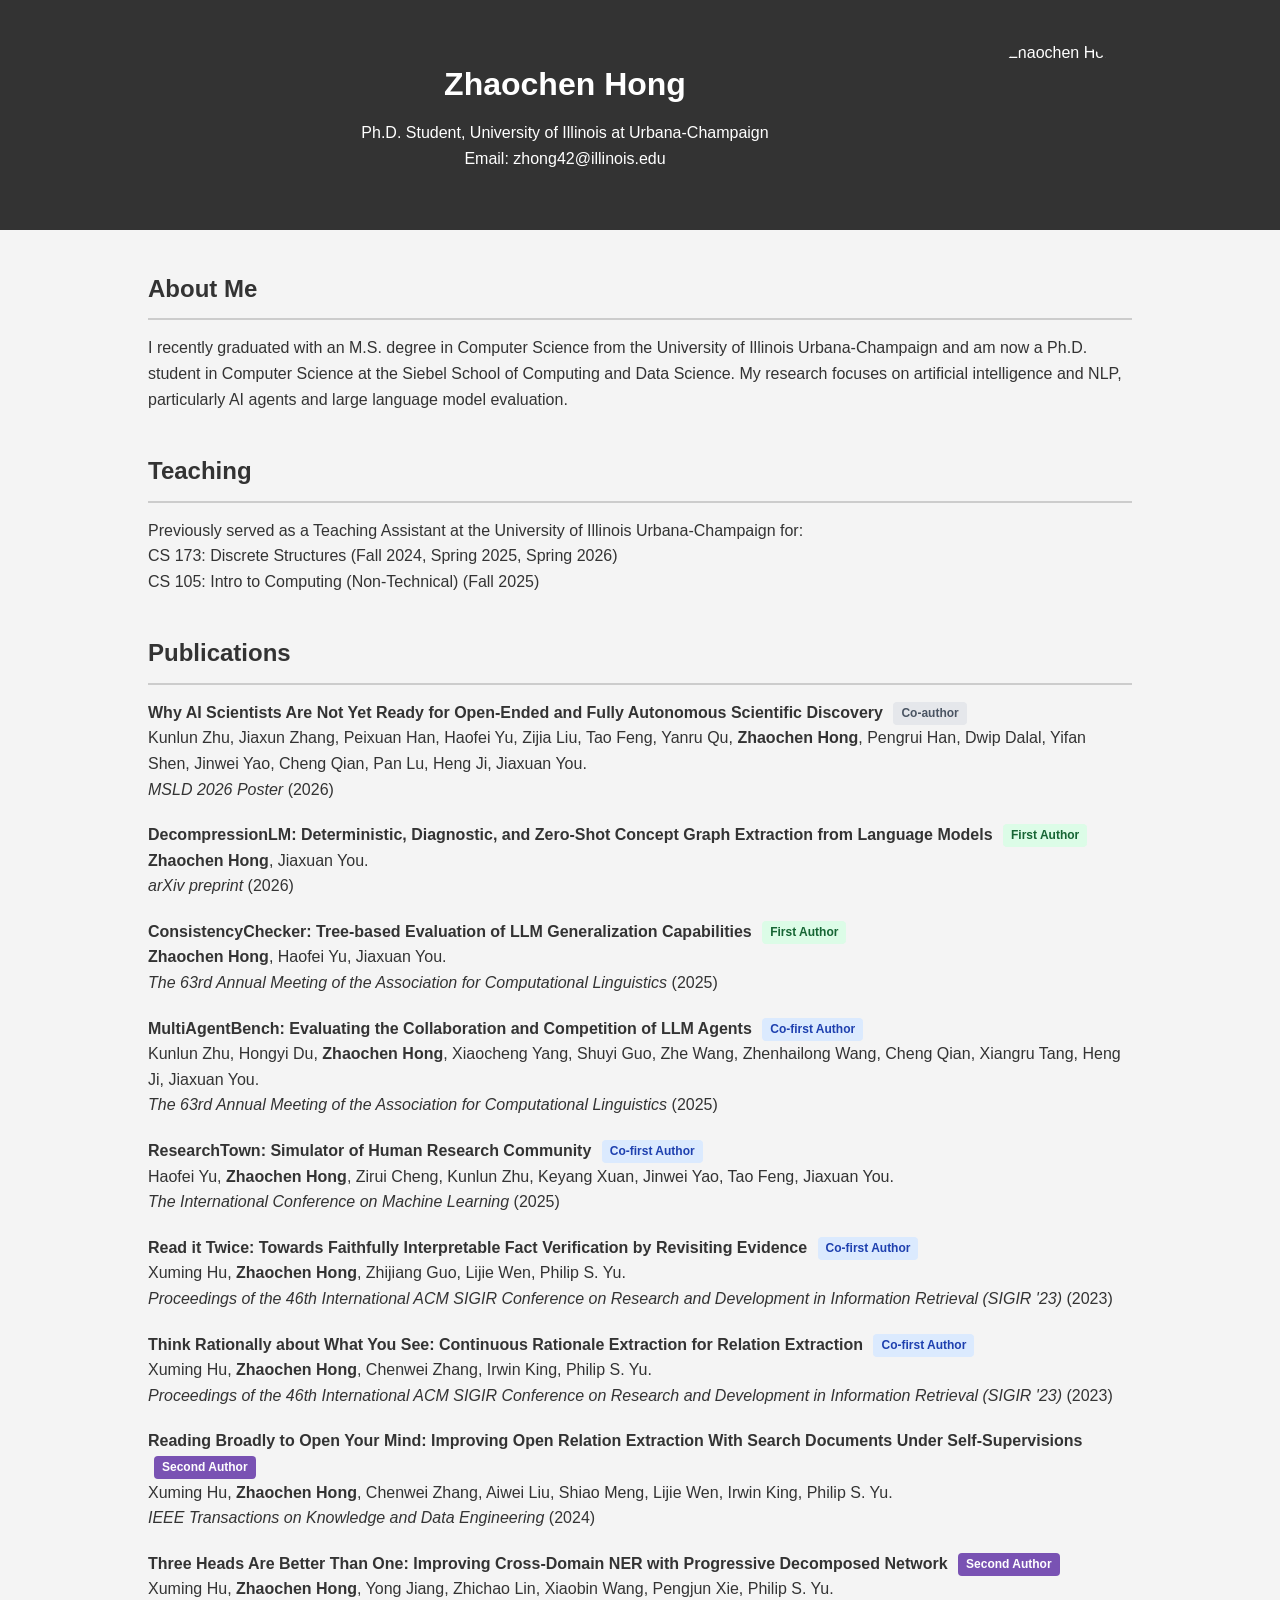
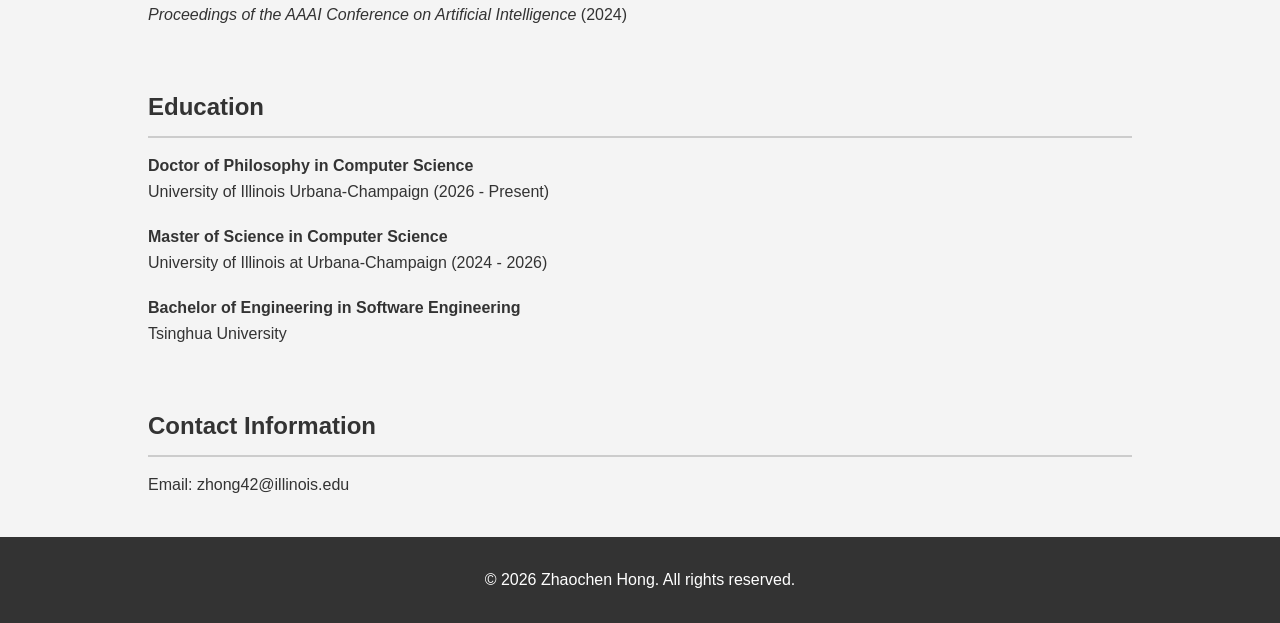
==== commit a28c0222: "Update index.html" ====
--- a/index.html
+++ b/index.html
@@ -85,13 +85,13 @@
                     </li>
                     <li>
                         <strong><a href="https://ieeexplore.ieee.org/abstract/document/10255305" target="_blank">Reading Broadly to Open Your Mind: Improving Open Relation Extraction With Search Documents Under Self-Supervisions</a></strong>
-                        <span class="author-tag co-author">Co-author</span><br>
+                        <span class="author-tag second-author">Second Author</span><br>
                         Xuming Hu, <strong>Zhaochen Hong</strong>, Chenwei Zhang, Aiwei Liu, Shiao Meng, Lijie Wen, Irwin King, Philip S. Yu.<br>
                         <em>IEEE Transactions on Knowledge and Data Engineering</em> (2024)
                     </li>
                     <li>
                         <strong><a href="https://ojs.aaai.org/index.php/AAAI/article/view/29785" target="_blank">Three Heads Are Better Than One: Improving Cross-Domain NER with Progressive Decomposed Network</a></strong>
-                        <span class="author-tag co-author">Co-author</span><br>
+                        <span class="author-tag second-author">Second Author</span><br>
                         Xuming Hu, <strong>Zhaochen Hong</strong>, Yong Jiang, Zhichao Lin, Xiaobin Wang, Pengjun Xie, Philip S. Yu.<br>
                         <em>Proceedings of the AAAI Conference on Artificial Intelligence</em> (2024)
                     </li>
--- a/styles.css
+++ b/styles.css
@@ -98,6 +98,11 @@
     color: #1e40af;
 }
 
+.second-author {
+    background-color: #7952B3;
+    color: #ffffff;
+}
+
 .co-author {
     background-color: #e5e7eb;
     color: #4b5563;
